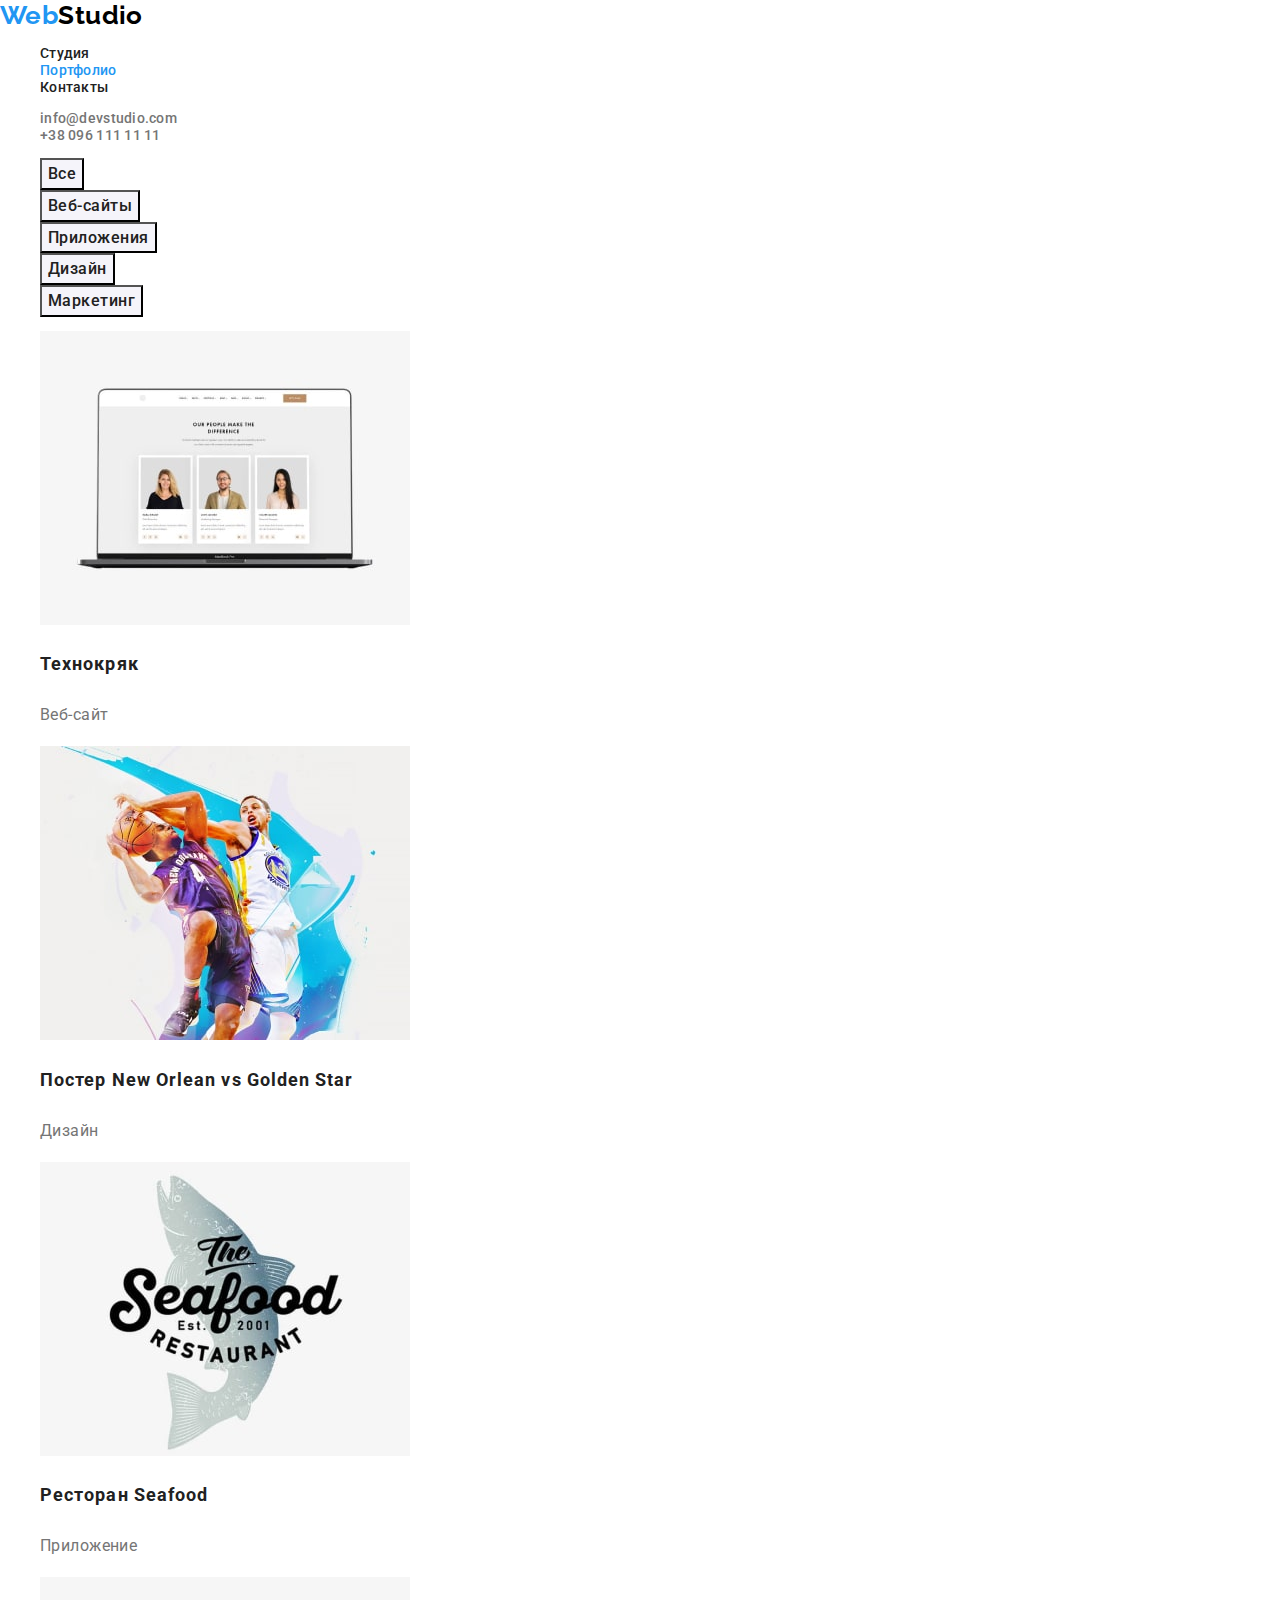
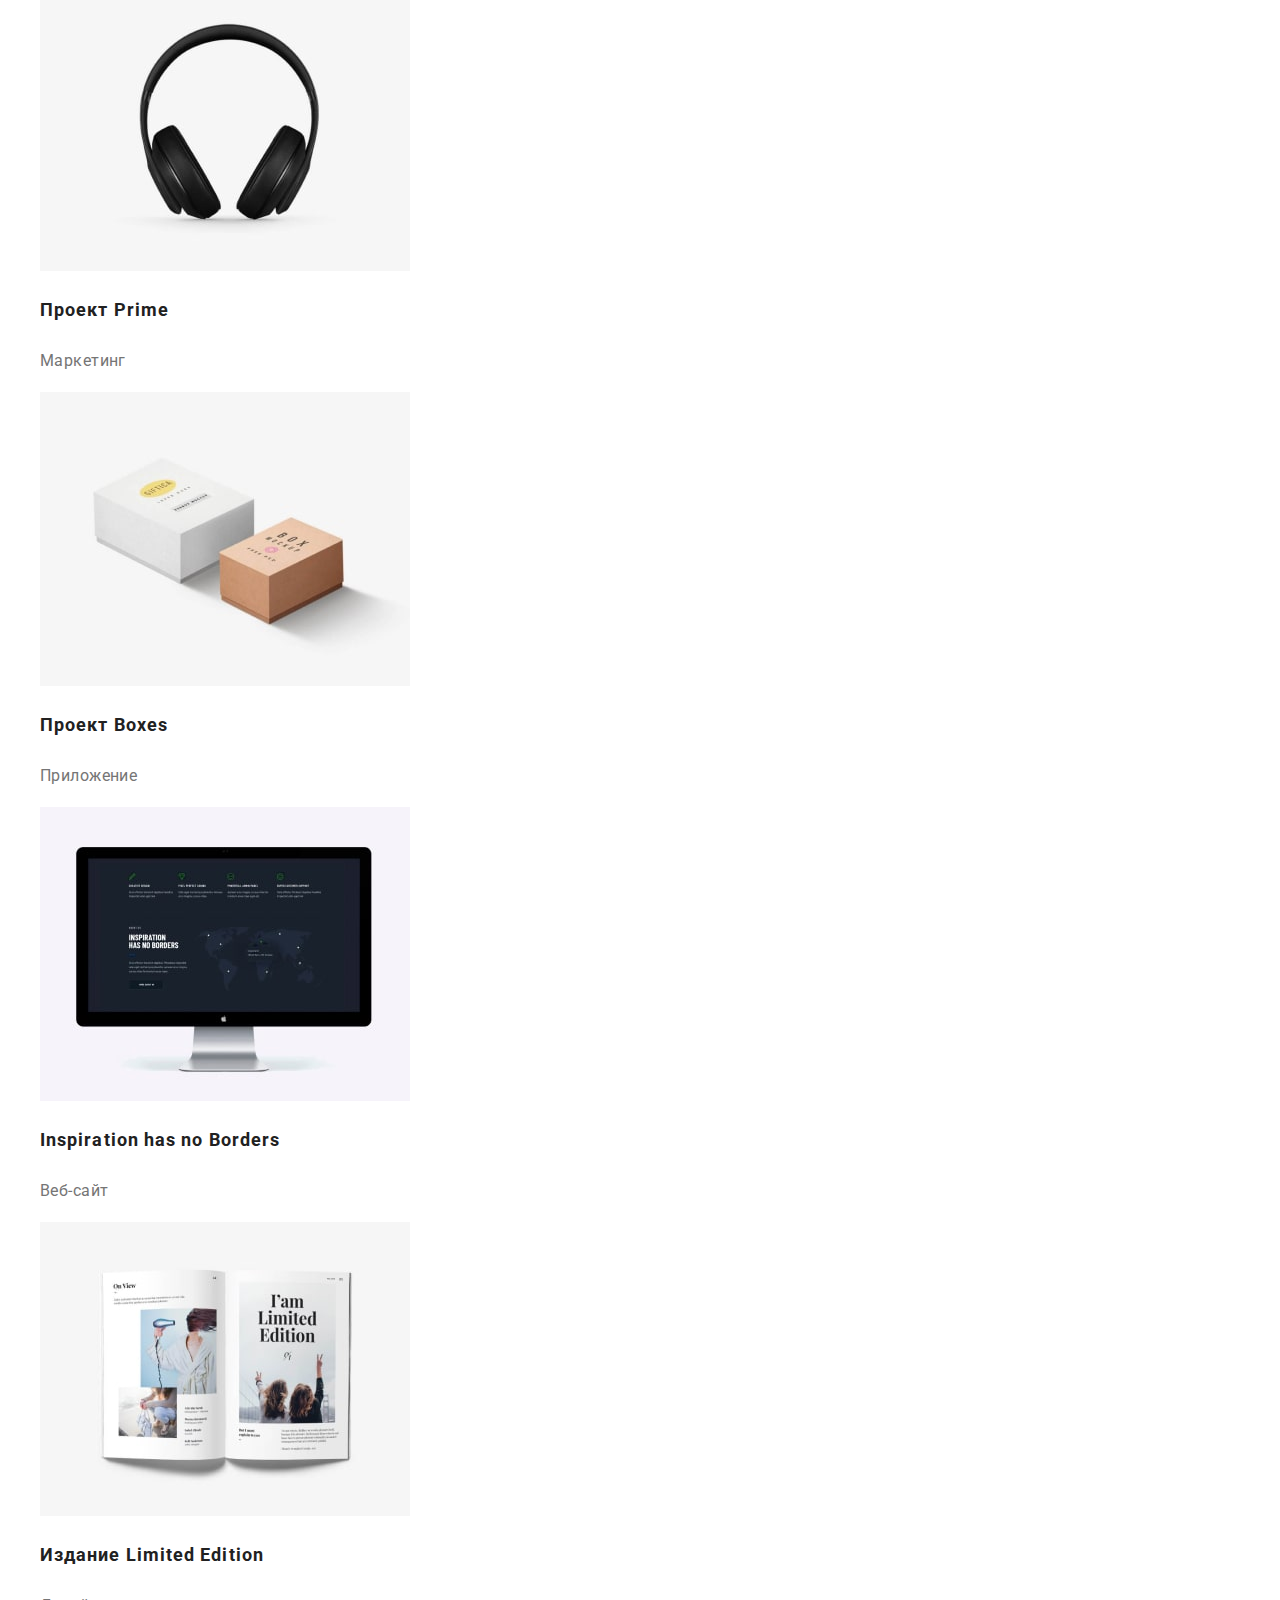
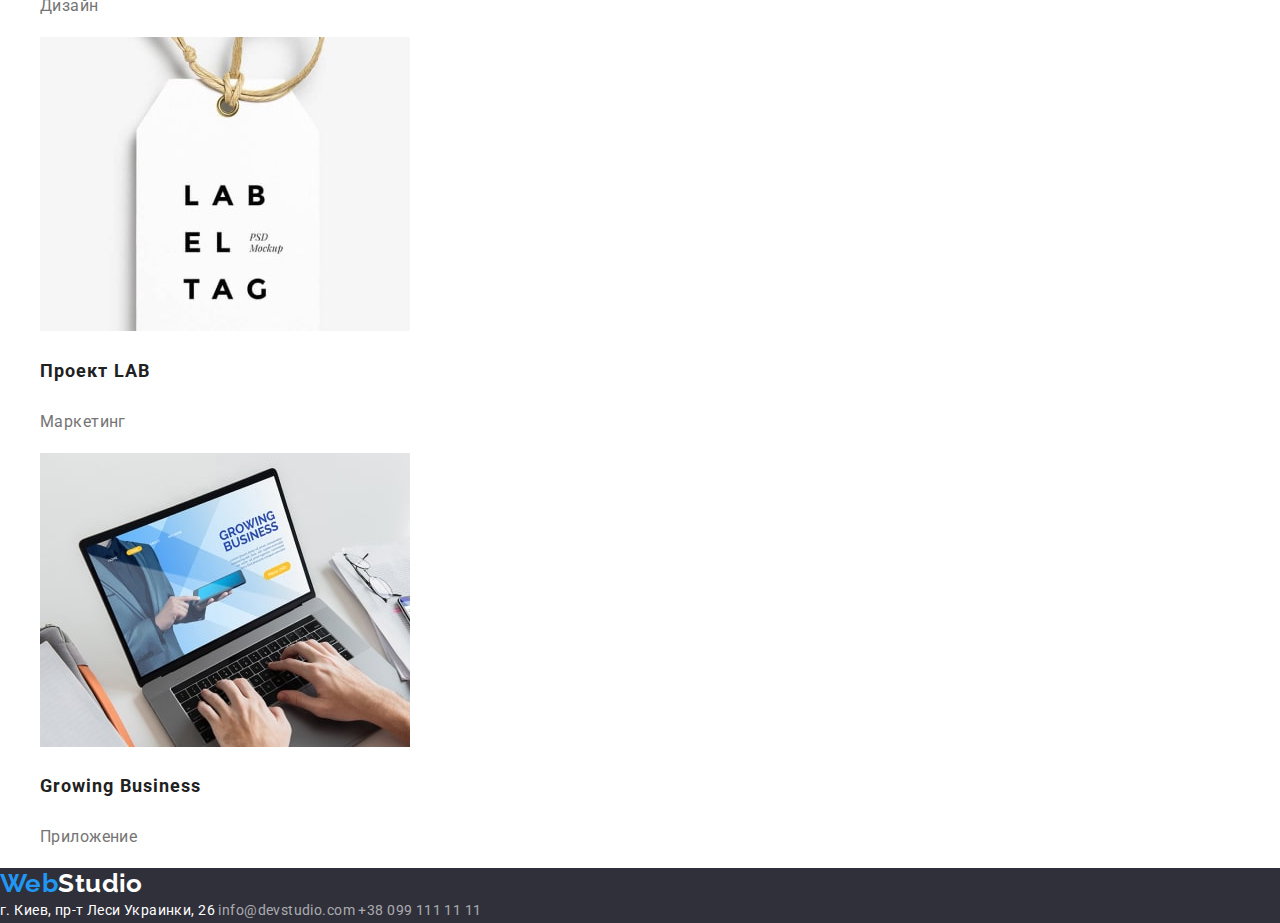
==== portfolio.html @ 30c83289 "Подключен нормалайз и скопированы файлы с дз2" ====
<!DOCTYPE html>
<html lang="ru">
	<head>
		<meta charset="UTF-8" />
		<meta http-equiv="X-UA-Compatible" content="IE=edge" />
		<meta name="viewport" content="width=, initial-scale=1.0" />
		<title>Document</title>
		<link rel="preconnect" href="https://fonts.googleapis.com" />
		<link rel="preconnect" href="https://fonts.gstatic.com" crossorigin />
		<link
			href="https://fonts.googleapis.com/css2?family=Raleway:wght@700&family=Roboto:wght@400;500;700;900&display=swap"
			rel="stylesheet"
		/>
		<link
			rel="stylesheet"
			href="https://cdnjs.cloudflare.com/ajax/libs/modern-normalize/1.1.0/modern-normalize.min.css"
		/>
		<link rel="stylesheet" href="./css/styles.css" />
	</head>
	<body>
		<header class="header">
			<!-- prettier-ignore -->
			<a href="./index.html" class="logo">Web<span class="logo-black">Studio</span></a>
			<nav>
				<ul class="nav list">
					<li><a href="./index.html" class="link">Студия</a></li>
					<li><a href="./portfolio.html" class="link current">Портфолио</a></li>
					<li><a href="" class="link">Контакты</a></li>
				</ul>
			</nav>
			<ul class="auth list">
				<li><a href="mailto:info@devstudio.com" class="link">info@devstudio.com</a></li>
				<li><a href="tel:+380961111111" class="link">+38 096 111 11 11</a></li>
			</ul>
		</header>
		<main class="main">
			<section>
				<h1 class="portfolio visually-hidden">Портфолио</h1>
				<!-- скрытый заголовок -->
				<ul class="filter list">
					<li><button type="button" class="button">Все</button></li>
					<li><button type="button" class="button">Веб-сайты</button></li>
					<li><button type="button" class="button">Приложения</button></li>
					<li><button type="button" class="button">Дизайн</button></li>
					<li><button type="button" class="button">Маркетинг</button></li>
				</ul>
				<h2 class="projects visually-hidden">проекты</h2>
				<!-- скрытый заголовок -->
				<ul class="list">
					<li>
						<a href="" class="projects-link">
							<img src="./images/img-1.jpg" alt="фото открытого ноута на мониторе веб-сайт Технокряк" />
							<h3 class="projects-title title">Технокряк</h3>
							<p class="projects-type">Веб-сайт</p>
						</a>
					</li>
					<li>
						<a href="" class="projects-link">
							<img src="./images/img-2.jpg" alt="Постер Новый Орлеан против Голден Стейт Вариорз" />
							<h3 class="projects-title title">Постер New Orlean vs Golden Star</h3>
							<p class="projects-type">Дизайн</p>
						</a>
					</li>
					<li>
						<a href="" class="projects-link">
							<img src="./images/img-3.jpg" alt="лого ресторана" />
							<h3 class="projects-title title">Ресторан Seafood</h3>
							<p class="projects-type">Приложение</p>
						</a>
					</li>
					<li>
						<a href="" class="projects-link">
							<img src="./images/img-4.jpg" alt="наушники" />
							<h3 class="projects-title title">Проект Prime</h3>
							<p class="projects-type">Маркетинг</p>
						</a>
					</li>
					<li>
						<a href="" class="projects-link">
							<img src="./images/img-5.jpg" alt="две коробки разных размеров" />
							<h3 class="projects-title title">Проект Boxes</h3>
							<p class="projects-type">Приложение</p>
						</a>
					</li>
					<li>
						<a href="" class="projects-link">
							<img src="./images/img-6.jpg" alt="монитор с изображением веб-сайта" />
							<h3 class="projects-title title">Inspiration has no Borders</h3>
							<p class="projects-type">Веб-сайт</p>
						</a>
					</li>
					<li>
						<a href="" class="projects-link">
							<img src="./images/img-7.jpg" alt="открытая книга-журнал с фото и текстом внутри" />
							<h3 class="projects-title title">Издание Limited Edition</h3>
							<p class="projects-type">Дизайн</p>
						</a>
					</li>
					<li>
						<a href="" class="projects-link">
							<img src="./images/img-8.jpg" alt="лэйба на веревочке с надписью" />
							<h3 class="projects-title title">Проект LAB</h3>
							<p class="projects-type">Маркетинг</p>
						</a>
					</li>
					<li>
						<a href="" class="projects-link">
							<img src="./images/img-9.jpg" alt="печатающие руки за открытым ноутом" />
							<h3 class="projects-title title">Growing Business</h3>
							<p class="projects-type">Приложение</p>
						</a>
					</li>
				</ul>
			</section>
		</main>
		<footer class="footer">
			<!-- prettier-ignore -->
			<a href="./index.html" class="logo">Web<span class="logo-white">Studio</span></a>
			<address>
				<a
					href="https://goo.gl/maps/J37NzG6z3w71KRSu6"
					target="_blank"
					rel="noopener noreferrer nofollow"
					class="address"
				>
					г. Киев, пр-т Леси Украинки, 26
				</a>
				<a href="mailto:info@example.com" class="link link-address">info@devstudio.com</a>
				<a href="tel:+380991111111" class="link link-address">+38 099 111 11 11</a>
			</address>
		</footer>
	</body>
</html>
---- css/styles.css ----
:root {
	--primary-text-color: #757575;
	--title-text-color: #212121;
	--accent-color: #2196f3;
	--second-text-color: #ffffff;
}

body {
	color: var(--primary-text-color);
	font-family: "Roboto", sans-serif;
	font-weight: 400;
	font-size: 14px;
	letter-spacing: 0.03em;
}

/* скрытые заголовки */
.visually-hidden {
	position: absolute;
	width: 1px;
	height: 1px;
	margin: -1px;
	border: 0;
	padding: 0;
	white-space: nowrap;
	clip-path: inset(100%);
	clip: rect(0 0 0 0);
	overflow: hidden;
}

/* заголовки */
.title {
	color: var(--title-text-color);
}
/* ссылки */
.link {
	text-decoration: none;
}
/* списки */
.list {
	list-style: none;
}

/* --------------------header--------------------- */
.logo {
	color: var(--accent-color);
	text-decoration: none;
	font-family: "Raleway", sans-serif;
	font-weight: 700;
	font-size: 26px;
	line-height: 1.19;
}
.logo-black {
	color: #000000;
}
.nav .link,
.auth .link {
	font-weight: 500;
	line-height: 1.14;
	letter-spacing: 0.02em;
}
.nav .link {
	color: var(--title-text-color);
}
.nav .link.current {
	color: var(--accent-color);
}
.auth .link {
	color: currentColor;
}
.link:hover,
.link:focus {
	color: var(--accent-color);
}

/* ----------------------Hero--------------------- */
.hero {
	background-color: #2f303a;
}
/* ПОСТАВИЛ ДЛЯ ВИДИМОСТИ ТЕКСТА */

.hero .title {
	color: var(--second-text-color);
	text-transform: uppercase;
	font-weight: 900;
	font-size: 44px;
	line-height: 1.36;
	text-align: center;
	letter-spacing: 0.06em;
}
/* button */

.hero-button {
	color: var(--second-text-color);
	background-color: var(--accent-color);
	cursor: pointer;
	font-family: inherit;
	font-weight: 700;
	font-size: 16px;
	line-height: 1.88;
	letter-spacing: 0.06em;
}
.hero-button:hover,
.hero-button:focus {
	background-color: #188ce8;
}

/* --------------------особенности------------------ */
.features .title {
	font-size: 14px;
	line-height: 1.14;
	text-transform: uppercase;
}
.features-text {
	font-size: 14px;
	line-height: 1.71;
}

/* --------------Чем мы занимаемся------------- */
.work > .title,
.team > .title {
	font-size: 36px;
	line-height: 1.17;
	text-align: center;
}
/* --------НАША КОМАНДА-------- */
/* .team {
	background-color: #f5f4fa;
} */
.name {
	font-weight: 500;
	font-size: 16px;
	line-height: 1.19;
}
.profession {
	font-size: 16px;
	line-height: 1.19;
}

/* ----------------------footer-------------------- */
.footer {
	background-color: #2f303a;
}
/* ПОСТАВИЛ ДЛЯ ВИДИМОСТИ ТЕКСТА */
.logo-white {
	color: var(--second-text-color);
}
.address {
	color: var(--second-text-color);
	font-style: normal;
	text-decoration: none;
	font-size: 14px;
	line-height: 1.71;
}
.link-address {
	color: rgba(255, 255, 255, 0.6);
	font-style: normal;
	font-size: 14px;
	line-height: 1.71;
}

/* -----------------PORTFOLIO---------------*/
.button {
	background-color: #f5f4fa;
	color: var(--title-text-color);
	cursor: pointer;
	font-family: inherit;
	font-weight: 500;
	font-size: 16px;
	line-height: 1.62;
	text-align: center;
	letter-spacing: 0.03em;
}
.button:hover,
.button:focus {
	background-color: var(--accent-color);
	color: var(--second-text-color);
}
.projects-title {
	font-size: 18px;
	line-height: 2;
	letter-spacing: 0.06em;
}
.projects-link {
	color: currentColor;
	text-decoration: none;
}
.projects-type {
	font-size: 16px;
	line-height: 1.88;
}
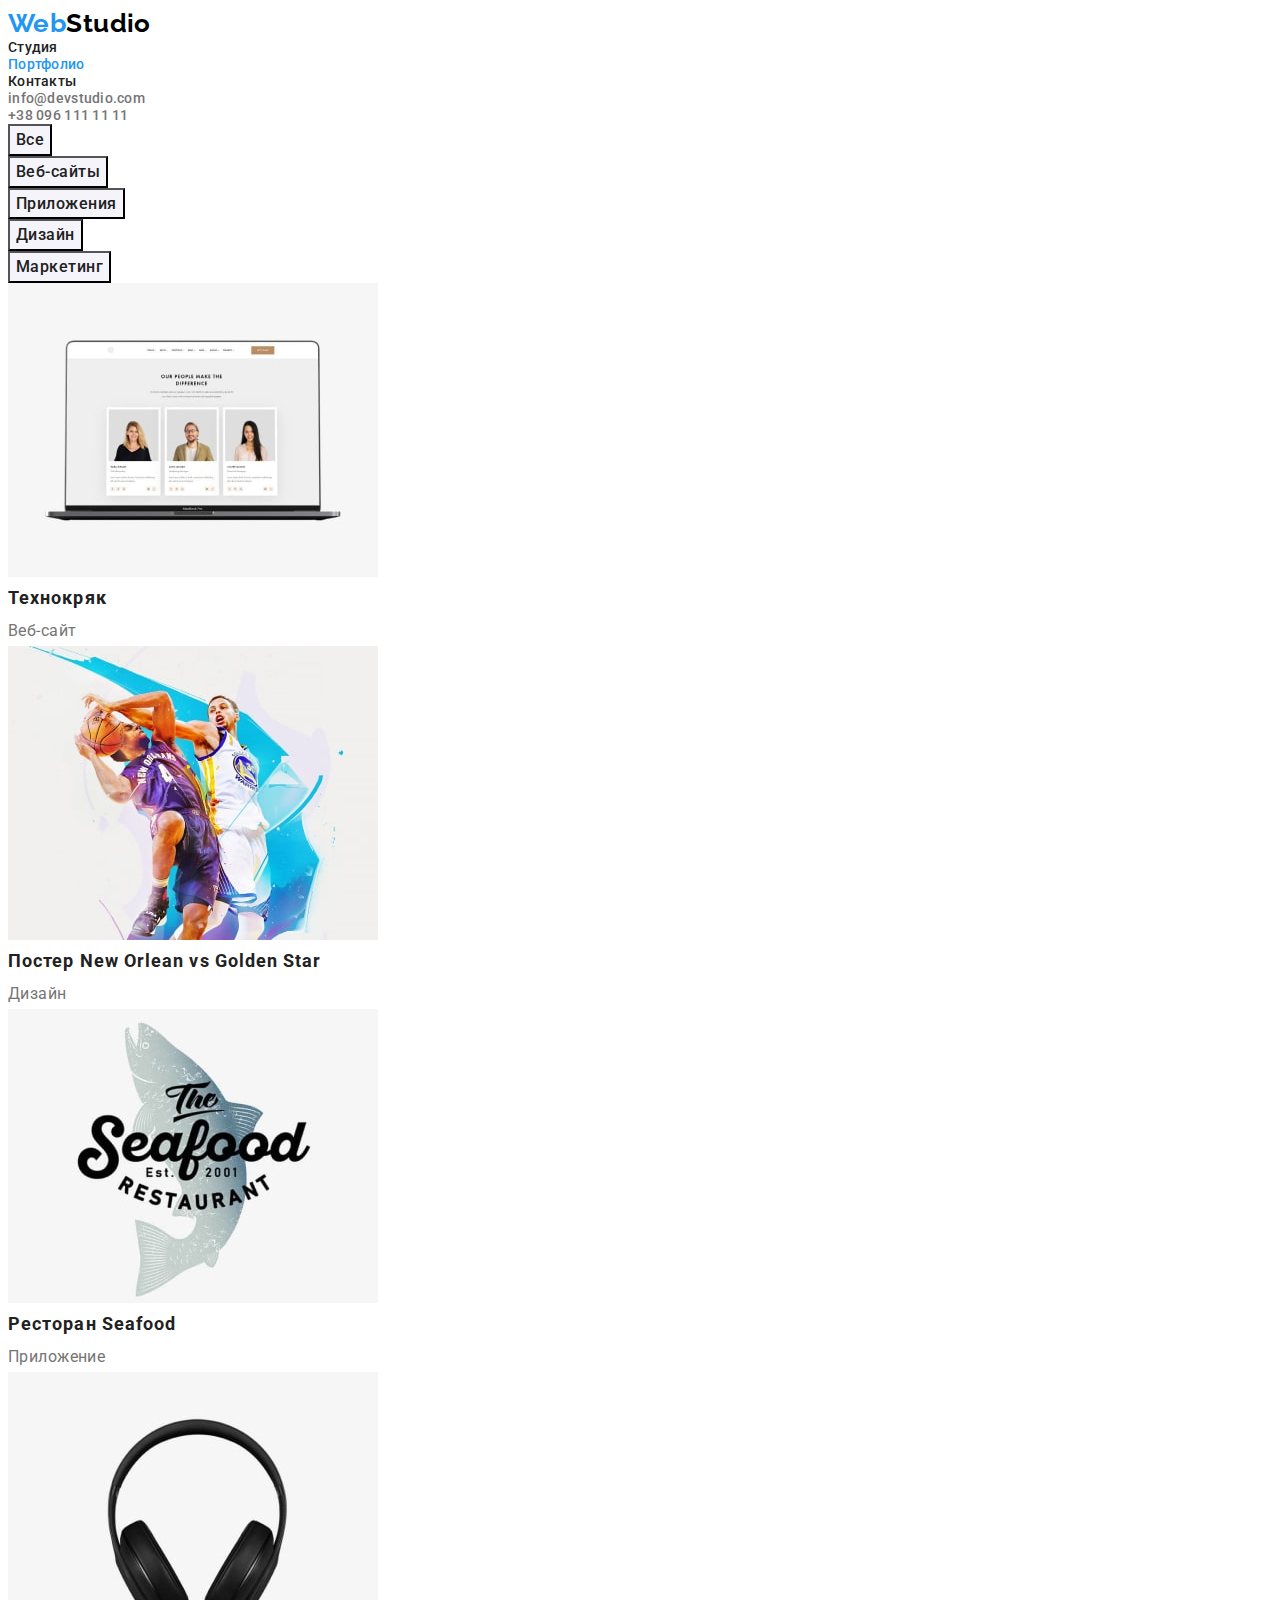
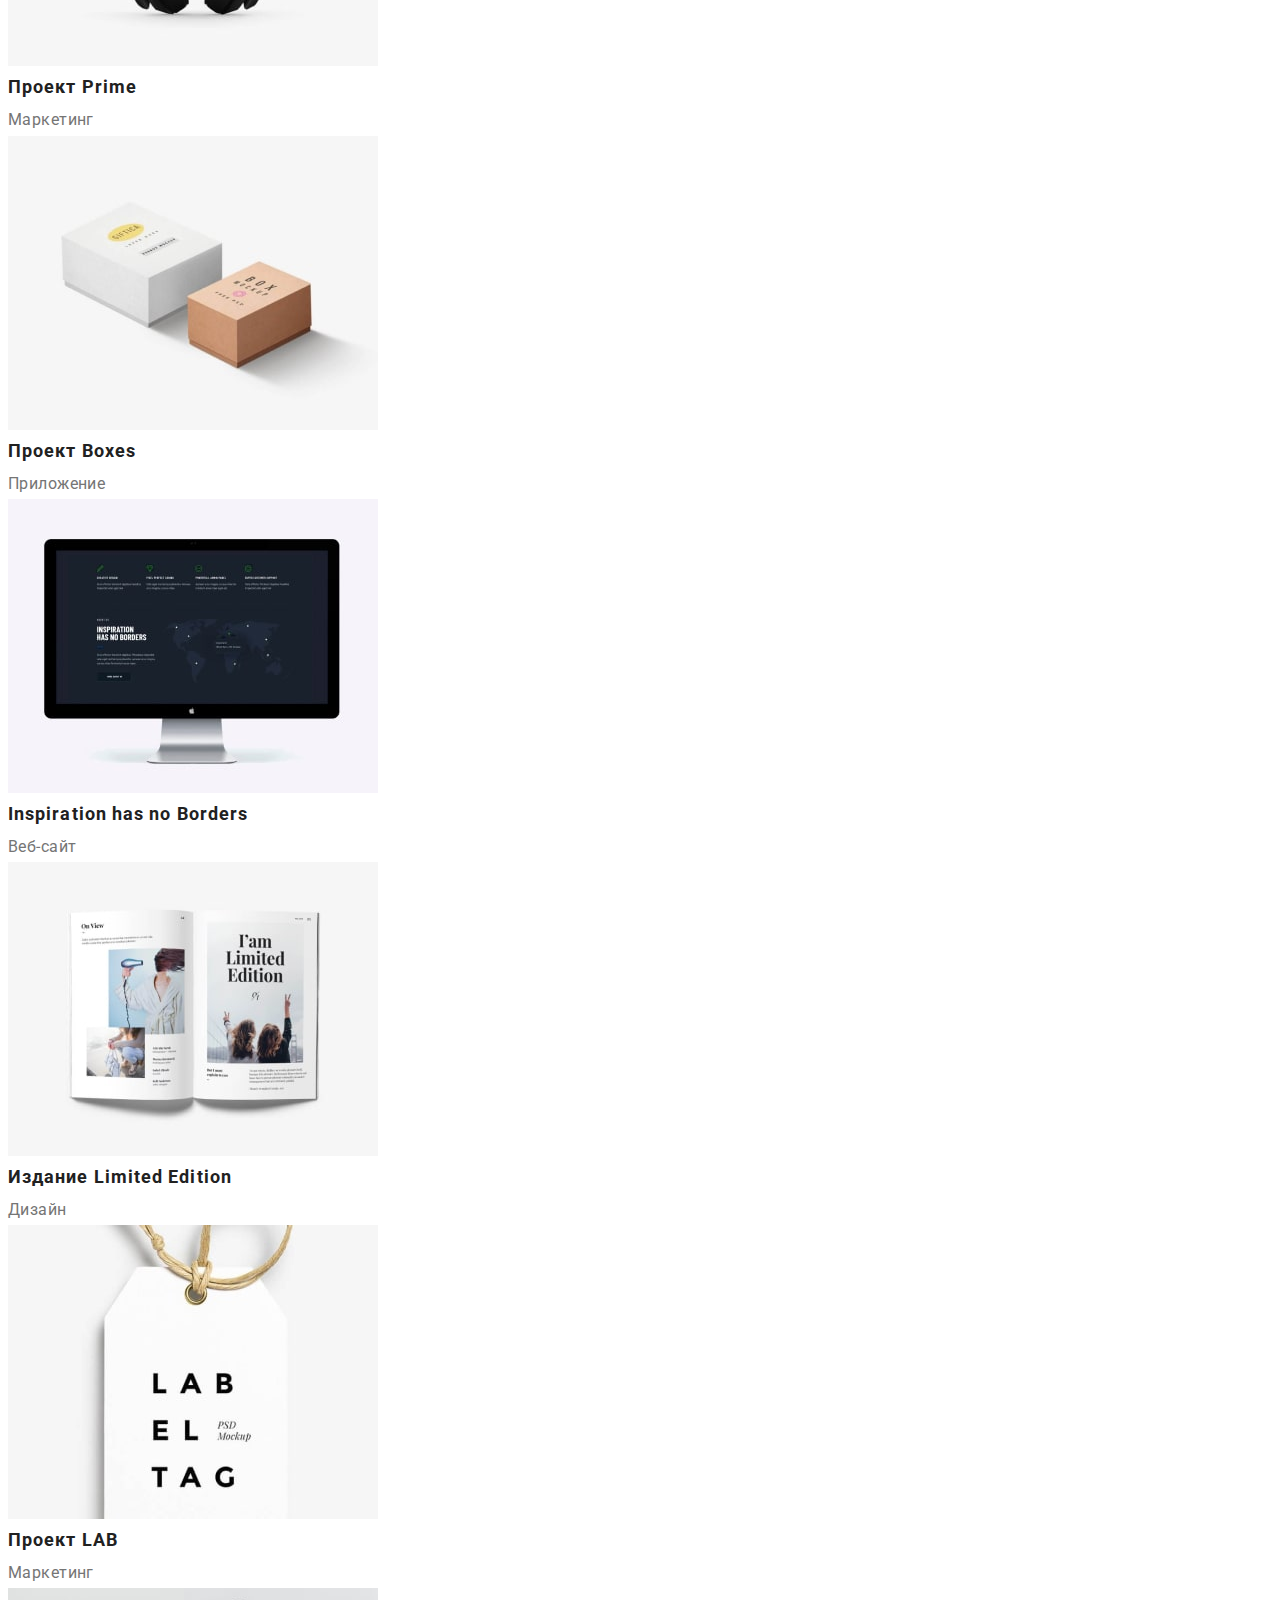
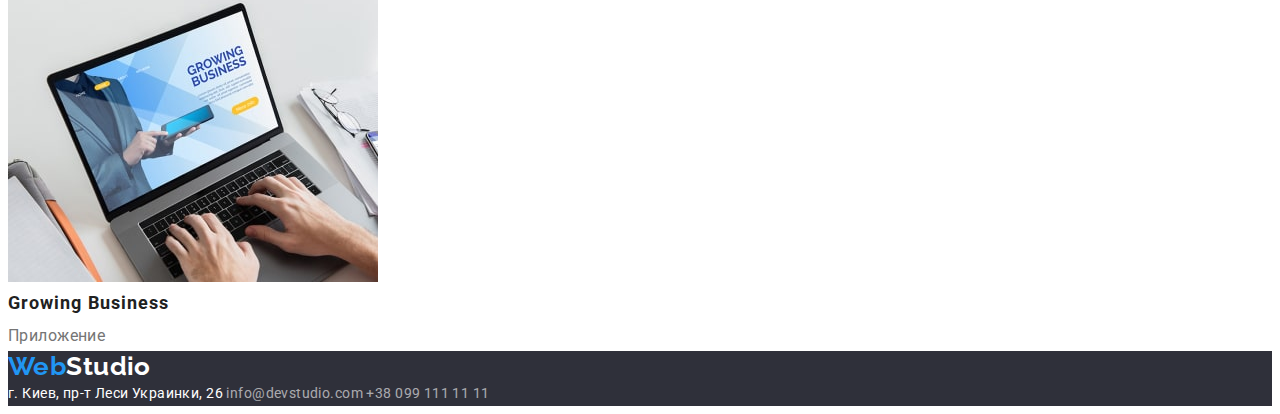
==== commit b78810c1: "Начало. Резет. Блок контейнер" ====
--- a/portfolio.html
+++ b/portfolio.html
@@ -14,6 +14,9 @@
 		<link
 			rel="stylesheet"
 			href="https://cdnjs.cloudflare.com/ajax/libs/modern-normalize/1.1.0/modern-normalize.min.css"
+			integrity="sha512-wpPYUAdjBVSE4KJnH1VR1HeZfpl1ub8YT/NKx4PuQ5NmX2tKuGu6U/JRp5y+Y8XG2tV+wKQpNHVUX03MfMFn9Q=="
+			crossorigin="anonymous"
+			referrerpolicy="no-referrer"
 		/>
 		<link rel="stylesheet" href="./css/styles.css" />
 	</head>
--- a/css/styles.css
+++ b/css/styles.css
@@ -11,6 +11,29 @@
 	font-weight: 400;
 	font-size: 14px;
 	letter-spacing: 0.03em;
+}
+
+p,
+h1,
+h2,
+h3,
+h4,
+h5,
+h6 {
+	margin: 0;
+}
+ul {
+	margin: 0;
+	padding-left: 0;
+}
+
+.container {
+	width: 100%;
+	max-width: 1200px;
+	margin: 0 auto;
+	padding-left: 15px;
+	padding-right: 15px;
+	outline: tomato solid;
 }
 
 /* скрытые заголовки */
@@ -75,6 +98,7 @@
 /* ----------------------Hero--------------------- */
 .hero {
 	background-color: #2f303a;
+	text-align: center;
 }
 /* ПОСТАВИЛ ДЛЯ ВИДИМОСТИ ТЕКСТА */
 
@@ -84,8 +108,10 @@
 	font-weight: 900;
 	font-size: 44px;
 	line-height: 1.36;
-	text-align: center;
 	letter-spacing: 0.06em;
+	/* margin-top: 0; */
+	margin-bottom: 30px;
+	/* max-width: 696px; */
 }
 /* button */
 
@@ -98,6 +124,10 @@
 	font-size: 16px;
 	line-height: 1.88;
 	letter-spacing: 0.06em;
+	border-radius: 4px;
+	padding: 10px 32px;
+	min-width: 200px;
+	border: none;
 }
 .hero-button:hover,
 .hero-button:focus {
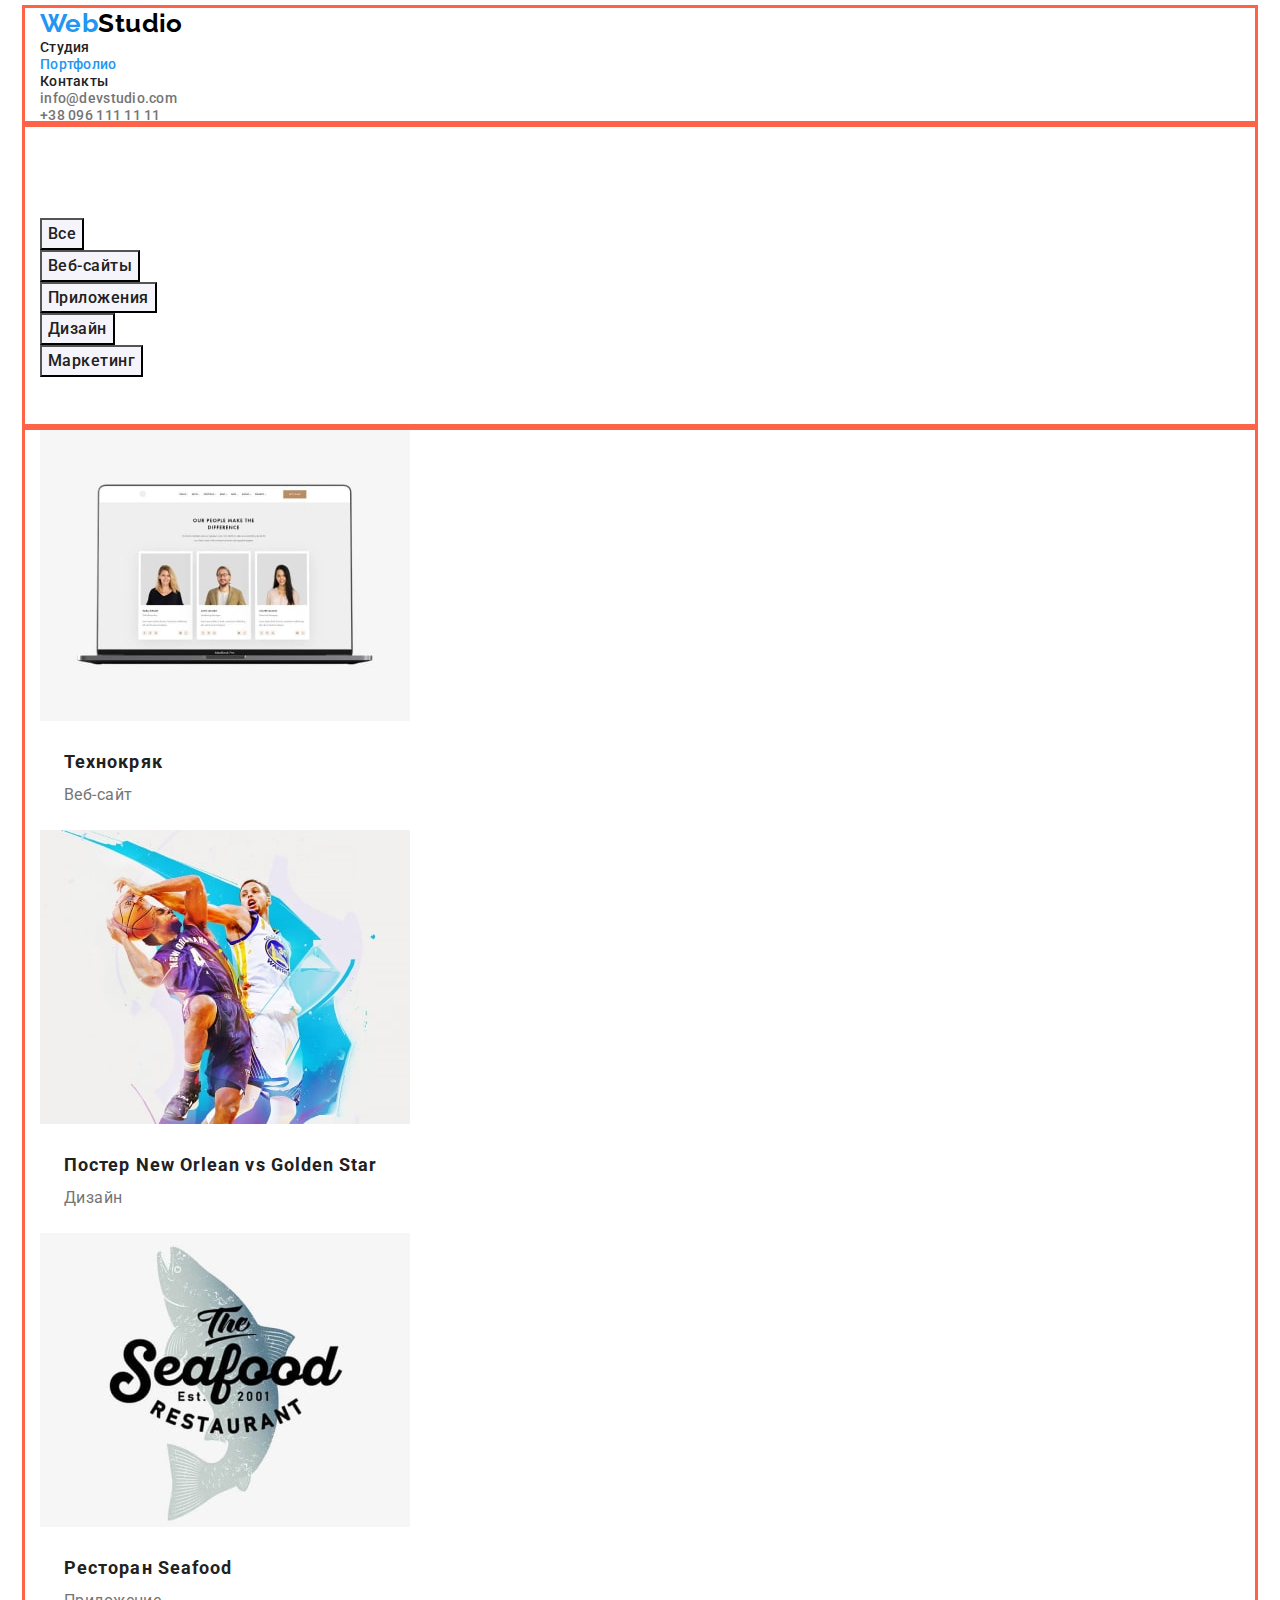
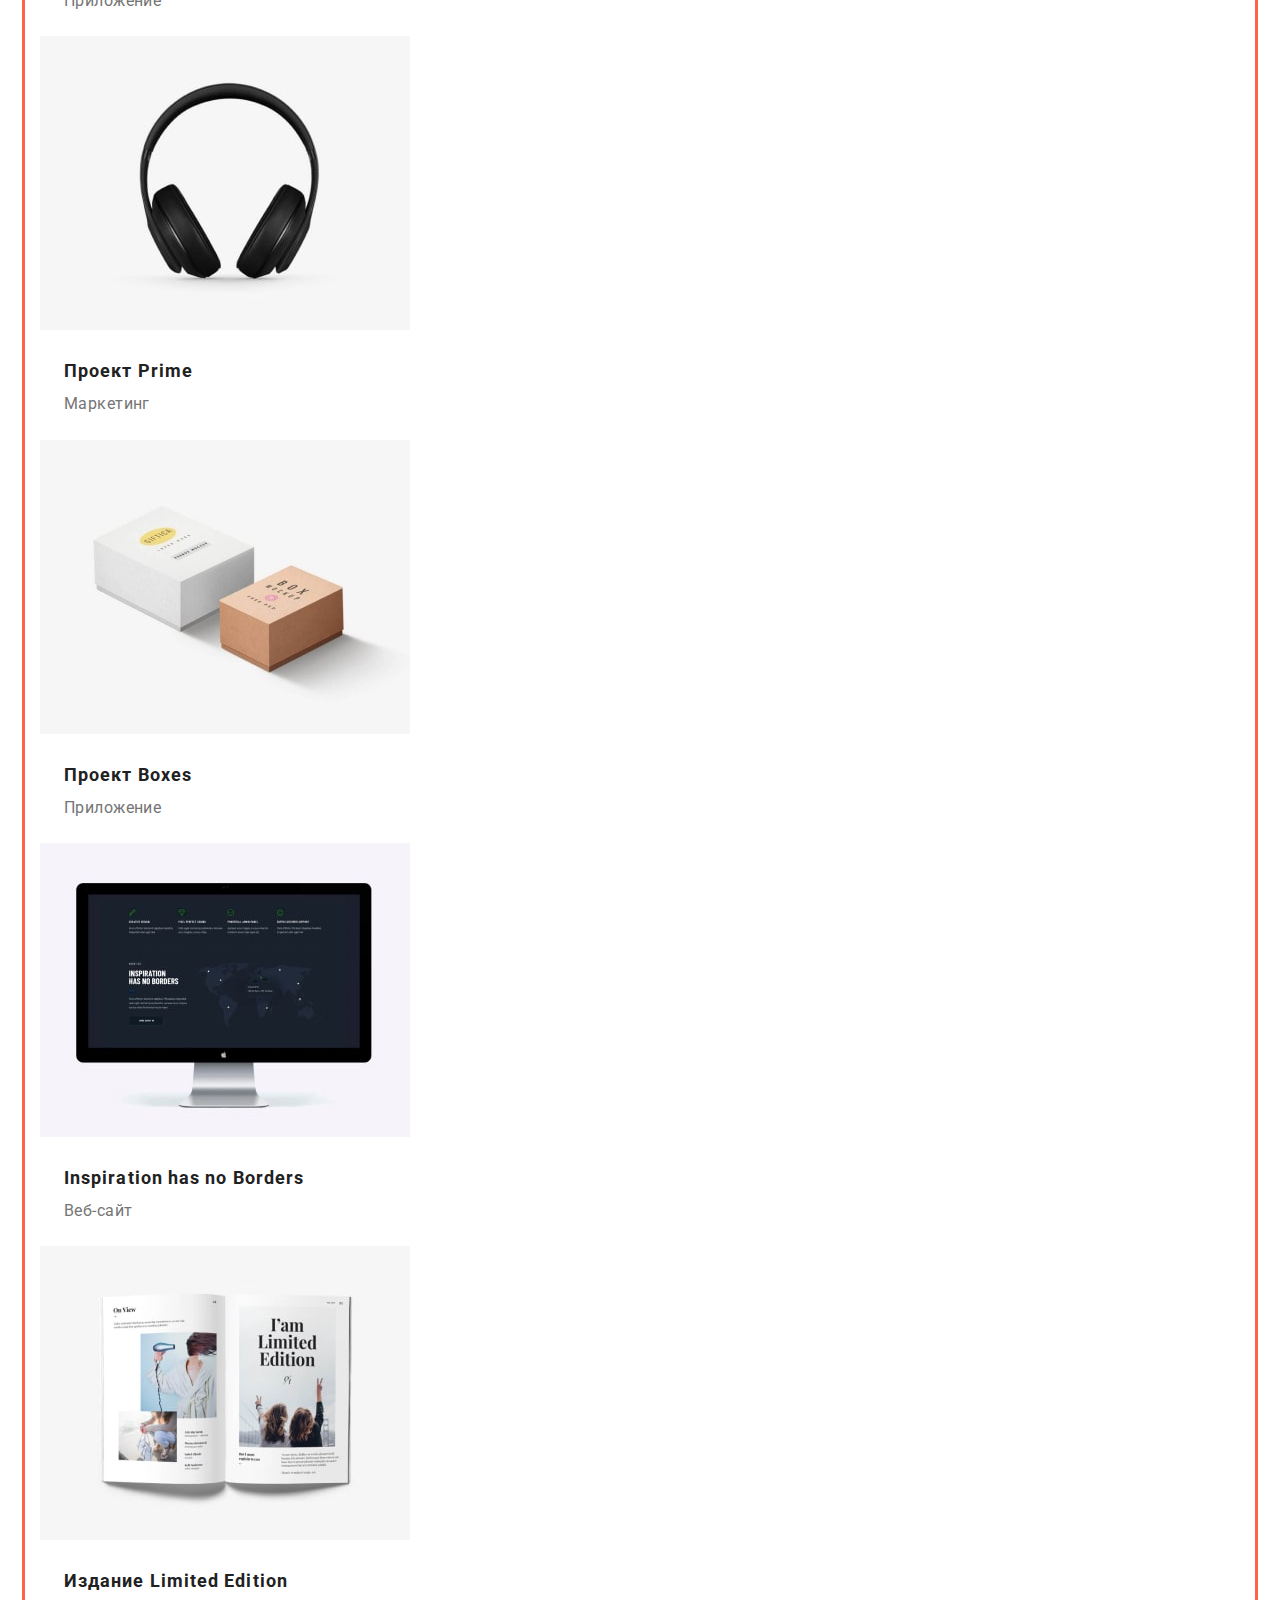
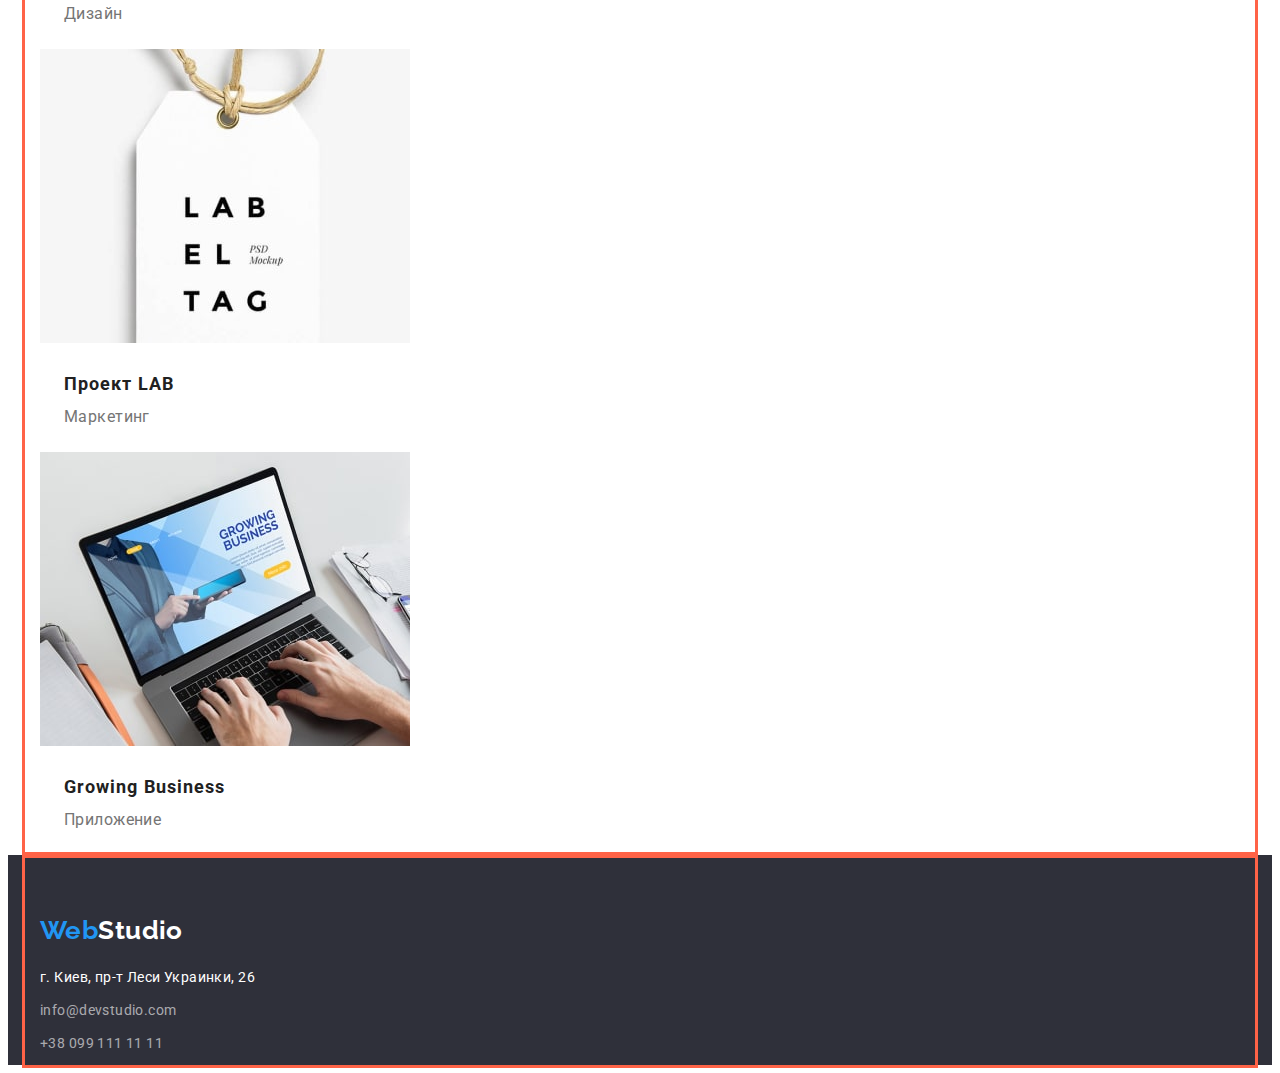
==== commit ef9f0ad8: "Жесть!!!" ====
--- a/portfolio.html
+++ b/portfolio.html
@@ -22,115 +22,144 @@
 	</head>
 	<body>
 		<header class="header">
-			<!-- prettier-ignore -->
-			<a href="./index.html" class="logo">Web<span class="logo-black">Studio</span></a>
-			<nav>
-				<ul class="nav list">
-					<li><a href="./index.html" class="link">Студия</a></li>
-					<li><a href="./portfolio.html" class="link current">Портфолио</a></li>
-					<li><a href="" class="link">Контакты</a></li>
+			<div class="container">
+				<!-- prettier-ignore -->
+				<a href="./index.html" class="logo">Web<span class="logo-black">Studio</span></a>
+				<nav>
+					<ul class="nav list">
+						<li><a href="./index.html" class="link">Студия</a></li>
+						<li><a href="./portfolio.html" class="link current">Портфолио</a></li>
+						<li><a href="" class="link">Контакты</a></li>
+					</ul>
+				</nav>
+				<ul class="auth list">
+					<li><a href="mailto:info@devstudio.com" class="link">info@devstudio.com</a></li>
+					<li><a href="tel:+380961111111" class="link">+38 096 111 11 11</a></li>
 				</ul>
-			</nav>
-			<ul class="auth list">
-				<li><a href="mailto:info@devstudio.com" class="link">info@devstudio.com</a></li>
-				<li><a href="tel:+380961111111" class="link">+38 096 111 11 11</a></li>
-			</ul>
+			</div>
 		</header>
 		<main class="main">
 			<section>
 				<h1 class="portfolio visually-hidden">Портфолио</h1>
 				<!-- скрытый заголовок -->
-				<ul class="filter list">
-					<li><button type="button" class="button">Все</button></li>
-					<li><button type="button" class="button">Веб-сайты</button></li>
-					<li><button type="button" class="button">Приложения</button></li>
-					<li><button type="button" class="button">Дизайн</button></li>
-					<li><button type="button" class="button">Маркетинг</button></li>
-				</ul>
+				<div class="container">
+					<ul class="filter list">
+						<li><button type="button" class="button">Все</button></li>
+						<li><button type="button" class="button">Веб-сайты</button></li>
+						<li><button type="button" class="button">Приложения</button></li>
+						<li><button type="button" class="button">Дизайн</button></li>
+						<li><button type="button" class="button">Маркетинг</button></li>
+					</ul>
+				</div>
 				<h2 class="projects visually-hidden">проекты</h2>
 				<!-- скрытый заголовок -->
-				<ul class="list">
-					<li>
-						<a href="" class="projects-link">
-							<img src="./images/img-1.jpg" alt="фото открытого ноута на мониторе веб-сайт Технокряк" />
-							<h3 class="projects-title title">Технокряк</h3>
-							<p class="projects-type">Веб-сайт</p>
-						</a>
-					</li>
-					<li>
-						<a href="" class="projects-link">
-							<img src="./images/img-2.jpg" alt="Постер Новый Орлеан против Голден Стейт Вариорз" />
-							<h3 class="projects-title title">Постер New Orlean vs Golden Star</h3>
-							<p class="projects-type">Дизайн</p>
-						</a>
-					</li>
-					<li>
-						<a href="" class="projects-link">
-							<img src="./images/img-3.jpg" alt="лого ресторана" />
-							<h3 class="projects-title title">Ресторан Seafood</h3>
-							<p class="projects-type">Приложение</p>
-						</a>
-					</li>
-					<li>
-						<a href="" class="projects-link">
-							<img src="./images/img-4.jpg" alt="наушники" />
-							<h3 class="projects-title title">Проект Prime</h3>
-							<p class="projects-type">Маркетинг</p>
-						</a>
-					</li>
-					<li>
-						<a href="" class="projects-link">
-							<img src="./images/img-5.jpg" alt="две коробки разных размеров" />
-							<h3 class="projects-title title">Проект Boxes</h3>
-							<p class="projects-type">Приложение</p>
-						</a>
-					</li>
-					<li>
-						<a href="" class="projects-link">
-							<img src="./images/img-6.jpg" alt="монитор с изображением веб-сайта" />
-							<h3 class="projects-title title">Inspiration has no Borders</h3>
-							<p class="projects-type">Веб-сайт</p>
-						</a>
-					</li>
-					<li>
-						<a href="" class="projects-link">
-							<img src="./images/img-7.jpg" alt="открытая книга-журнал с фото и текстом внутри" />
-							<h3 class="projects-title title">Издание Limited Edition</h3>
-							<p class="projects-type">Дизайн</p>
-						</a>
-					</li>
-					<li>
-						<a href="" class="projects-link">
-							<img src="./images/img-8.jpg" alt="лэйба на веревочке с надписью" />
-							<h3 class="projects-title title">Проект LAB</h3>
-							<p class="projects-type">Маркетинг</p>
-						</a>
-					</li>
-					<li>
-						<a href="" class="projects-link">
-							<img src="./images/img-9.jpg" alt="печатающие руки за открытым ноутом" />
-							<h3 class="projects-title title">Growing Business</h3>
-							<p class="projects-type">Приложение</p>
-						</a>
-					</li>
-				</ul>
+				<div class="container">
+					<ul class="list">
+						<li>
+							<a href="" class="projects-link">
+								<img
+									src="./images/img-1.jpg"
+									alt="фото открытого ноута на мониторе веб-сайт Технокряк"
+									class="filter-foto"
+								/>
+								<div class="filter-text-container">
+									<h3 class="projects-title title">Технокряк</h3>
+									<p class="projects-type">Веб-сайт</p>
+								</div>
+							</a>
+						</li>
+						<li>
+							<a href="" class="projects-link">
+								<img
+									src="./images/img-2.jpg"
+									alt="Постер Новый Орлеан против Голден Стейт Вариорз"
+									class="filter-foto"
+								/>
+								<div class="filter-text-container">
+									<h3 class="projects-title title">Постер New Orlean vs Golden Star</h3>
+									<p class="projects-type">Дизайн</p>
+								</div>
+							</a>
+						</li>
+						<li>
+							<a href="" class="projects-link">
+								<img src="./images/img-3.jpg" alt="лого ресторана" class="filter-foto" />
+								<div class="filter-text-container">
+									<h3 class="projects-title title">Ресторан Seafood</h3>
+									<p class="projects-type">Приложение</p>
+								</div>
+							</a>
+						</li>
+						<li>
+							<a href="" class="projects-link">
+								<img src="./images/img-4.jpg" alt="наушники" class="filter-foto" />
+								<div class="filter-text-container">
+									<h3 class="projects-title title">Проект Prime</h3>
+									<p class="projects-type">Маркетинг</p>
+								</div>
+							</a>
+						</li>
+						<li>
+							<a href="" class="projects-link">
+								<img src="./images/img-5.jpg" alt="две коробки разных размеров" class="filter-foto" />
+								<div class="filter-text-container">
+									<h3 class="projects-title title">Проект Boxes</h3>
+									<p class="projects-type">Приложение</p>
+								</div>
+							</a>
+						</li>
+						<li>
+							<a href="" class="projects-link">
+								<img src="./images/img-6.jpg" alt="монитор с изображением веб-сайта" class="filter-foto" />
+								<div class="filter-text-container">
+									<h3 class="projects-title title">Inspiration has no Borders</h3>
+									<p class="projects-type">Веб-сайт</p>
+								</div>
+							</a>
+						</li>
+						<li>
+							<a href="" class="projects-link">
+								<img src="./images/img-7.jpg" alt="открытая книга-журнал с фото и текстом внутри" class="filter-foto" />
+								<div class="filter-text-container">
+									<h3 class="projects-title title">Издание Limited Edition</h3>
+									<p class="projects-type">Дизайн</p>
+								</div>
+							</a>
+						</li>
+						<li>
+							<a href="" class="projects-link">
+								<img src="./images/img-8.jpg" alt="лэйба на веревочке с надписью" class="filter-foto" />
+								<div class="filter-text-container">
+									<h3 class="projects-title title">Проект LAB</h3>
+									<p class="projects-type">Маркетинг</p>
+								</div>
+							</a>
+						</li>
+						<li>
+							<a href="" class="projects-link">
+								<img src="./images/img-9.jpg" alt="печатающие руки за открытым ноутом" class="filter-foto" />
+								<div class="filter-text-container">
+									<h3 class="projects-title title">Growing Business</h3>
+									<p class="projects-type">Приложение</p>
+								</div>
+							</a>
+						</li>
+					</ul>
+				</div>
 			</section>
 		</main>
 		<footer class="footer">
-			<!-- prettier-ignore -->
-			<a href="./index.html" class="logo">Web<span class="logo-white">Studio</span></a>
-			<address>
-				<a
-					href="https://goo.gl/maps/J37NzG6z3w71KRSu6"
-					target="_blank"
-					rel="noopener noreferrer nofollow"
-					class="address"
-				>
-					г. Киев, пр-т Леси Украинки, 26
-				</a>
-				<a href="mailto:info@example.com" class="link link-address">info@devstudio.com</a>
-				<a href="tel:+380991111111" class="link link-address">+38 099 111 11 11</a>
-			</address>
+			<div class="container">
+				<!-- prettier-ignore -->
+				<a href="./index.html" class="logo">Web<span class="logo-white">Studio</span></a>
+				<address>
+					<ul class="list">
+						<li><a href="https://goo.gl/maps/J37NzG6z3w71KRSu6" class="address">г. Киев, пр-т Леси Украинки, 26</a></li>
+						<li><a href="mailto:info@example.com" class="link link-address">info@devstudio.com</a></li>
+						<li><a href="tel:+380991111111" class="link link-address">+38 099 111 11 11</a></li>
+					</ul>
+				</address>
+			</div>
 		</footer>
 	</body>
 </html>
--- a/css/styles.css
+++ b/css/styles.css
@@ -63,6 +63,10 @@
 	list-style: none;
 }
 
+.features-container {
+	max-width: 270px;
+}
+
 /* --------------------header--------------------- */
 .logo {
 	color: var(--accent-color);
@@ -102,6 +106,11 @@
 }
 /* ПОСТАВИЛ ДЛЯ ВИДИМОСТИ ТЕКСТА */
 
+.hero-container {
+	padding-top: 200px;
+	padding-bottom: 200px;
+}
+
 .hero .title {
 	color: var(--second-text-color);
 	text-transform: uppercase;
@@ -109,9 +118,10 @@
 	font-size: 44px;
 	line-height: 1.36;
 	letter-spacing: 0.06em;
-	/* margin-top: 0; */
 	margin-bottom: 30px;
-	/* max-width: 696px; */
+	max-width: 696px;
+	margin-left: auto;
+	margin-right: auto;
 }
 /* button */
 
@@ -135,10 +145,14 @@
 }
 
 /* --------------------особенности------------------ */
+.features {
+	padding: 94px 215px;
+}
 .features .title {
 	font-size: 14px;
 	line-height: 1.14;
 	text-transform: uppercase;
+	margin-bottom: 10px;
 }
 .features-text {
 	font-size: 14px;
@@ -146,24 +160,47 @@
 }
 
 /* --------------Чем мы занимаемся------------- */
-.work > .title,
-.team > .title {
+.img-work {
+	margin-bottom: 94px;
+}
+.work .title {
 	font-size: 36px;
 	line-height: 1.17;
 	text-align: center;
+	margin-bottom: 50px;
 }
 /* --------НАША КОМАНДА-------- */
-/* .team {
-	background-color: #f5f4fa;
-} */
-.name {
+.team-title {
+	font-size: 36px;
+	line-height: 1.17;
+	text-align: center;
+	margin-bottom: 50px;
+	padding-top: 94px;
+}
+
+.team {
+	/* background-color: #f5f4fa; */
+	text-align: center;
+}
+.img-team {
+	margin-bottom: 30px;
+}
+.title.name {
 	font-weight: 500;
 	font-size: 16px;
 	line-height: 1.19;
+	margin-bottom: 10px;
 }
 .profession {
 	font-size: 16px;
 	line-height: 1.19;
+}
+.team-container {
+	width: 270px;
+	height: 368px;
+}
+.team-list {
+	padding-bottom: 94px;
 }
 
 /* ----------------------footer-------------------- */
@@ -172,23 +209,34 @@
 }
 /* ПОСТАВИЛ ДЛЯ ВИДИМОСТИ ТЕКСТА */
 .logo-white {
-	color: var(--second-text-color);
+	display: inline-block;
+	color: var(--second-text-color);
+	margin-bottom: 20px;
+	padding-top: 60px;
 }
 .address {
+	display: inline-block;
 	color: var(--second-text-color);
 	font-style: normal;
 	text-decoration: none;
 	font-size: 14px;
 	line-height: 1.71;
+	margin-bottom: 9px;
 }
 .link-address {
+	display: inline-block;
 	color: rgba(255, 255, 255, 0.6);
 	font-style: normal;
 	font-size: 14px;
 	line-height: 1.71;
+	margin-bottom: 9px;
 }
 
 /* -----------------PORTFOLIO---------------*/
+.filter {
+	padding-top: 94px;
+	padding-bottom: 50px;
+}
 .button {
 	background-color: #f5f4fa;
 	color: var(--title-text-color);
@@ -209,6 +257,7 @@
 	font-size: 18px;
 	line-height: 2;
 	letter-spacing: 0.06em;
+	/* margin-bottom: 4px; */
 }
 .projects-link {
 	color: currentColor;
@@ -218,3 +267,10 @@
 	font-size: 16px;
 	line-height: 1.88;
 }
+/* .filter-foto {
+	display: inline-block;
+	margin-bottom: 20px;
+} */
+.filter-text-container {
+	padding: 20px 24px;
+}
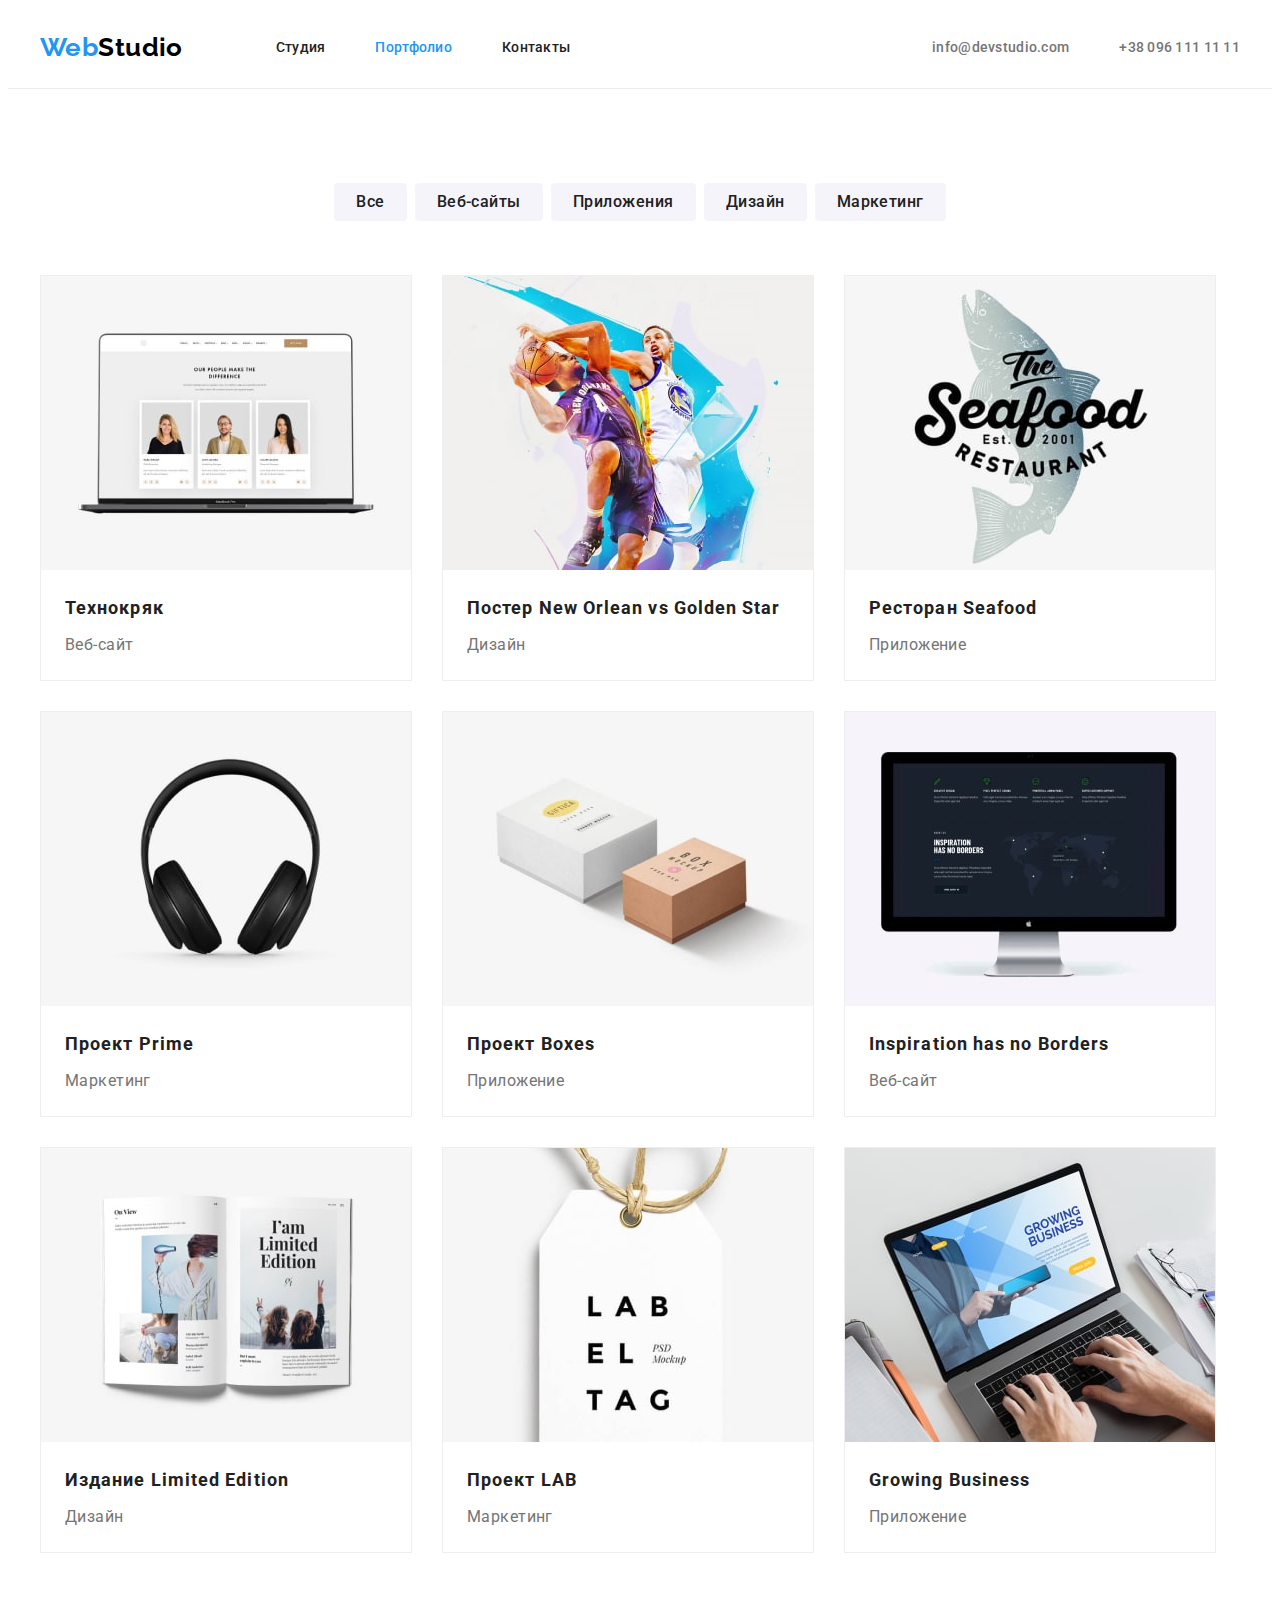
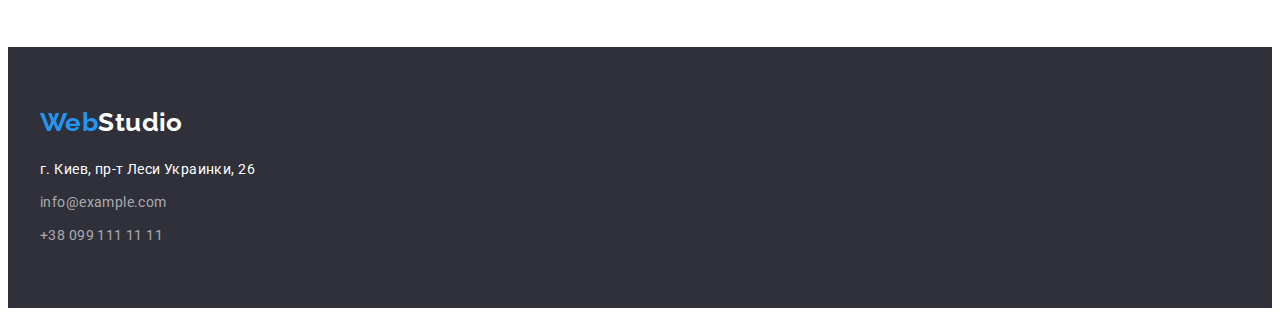
==== commit 6f1f81f3: "ДЗ3Вар1" ====
--- a/portfolio.html
+++ b/portfolio.html
@@ -24,7 +24,7 @@
 		<header class="header">
 			<div class="container">
 				<!-- prettier-ignore -->
-				<a href="./index.html" class="logo">Web<span class="logo-black">Studio</span></a>
+				<a href="./index.html" class="logo nav-logo">Web<span class="logo-black">Studio</span></a>
 				<nav>
 					<ul class="nav list">
 						<li><a href="./index.html" class="link">Студия</a></li>
@@ -42,7 +42,7 @@
 			<section>
 				<h1 class="portfolio visually-hidden">Портфолио</h1>
 				<!-- скрытый заголовок -->
-				<div class="container">
+				<div class="container portfolio-container">
 					<ul class="filter list">
 						<li><button type="button" class="button">Все</button></li>
 						<li><button type="button" class="button">Веб-сайты</button></li>
@@ -50,12 +50,10 @@
 						<li><button type="button" class="button">Дизайн</button></li>
 						<li><button type="button" class="button">Маркетинг</button></li>
 					</ul>
-				</div>
-				<h2 class="projects visually-hidden">проекты</h2>
-				<!-- скрытый заголовок -->
-				<div class="container">
-					<ul class="list">
-						<li>
+					<h2 class="projects visually-hidden">проекты</h2>
+					<!-- скрытый заголовок -->
+					<ul class="list projects-list">
+						<li class="projects-item">
 							<a href="" class="projects-link">
 								<img
 									src="./images/img-1.jpg"
@@ -68,7 +66,7 @@
 								</div>
 							</a>
 						</li>
-						<li>
+						<li class="projects-item">
 							<a href="" class="projects-link">
 								<img
 									src="./images/img-2.jpg"
@@ -81,7 +79,7 @@
 								</div>
 							</a>
 						</li>
-						<li>
+						<li class="projects-item">
 							<a href="" class="projects-link">
 								<img src="./images/img-3.jpg" alt="лого ресторана" class="filter-foto" />
 								<div class="filter-text-container">
@@ -90,7 +88,7 @@
 								</div>
 							</a>
 						</li>
-						<li>
+						<li class="projects-item">
 							<a href="" class="projects-link">
 								<img src="./images/img-4.jpg" alt="наушники" class="filter-foto" />
 								<div class="filter-text-container">
@@ -99,7 +97,7 @@
 								</div>
 							</a>
 						</li>
-						<li>
+						<li class="projects-item">
 							<a href="" class="projects-link">
 								<img src="./images/img-5.jpg" alt="две коробки разных размеров" class="filter-foto" />
 								<div class="filter-text-container">
@@ -108,7 +106,7 @@
 								</div>
 							</a>
 						</li>
-						<li>
+						<li class="projects-item">
 							<a href="" class="projects-link">
 								<img src="./images/img-6.jpg" alt="монитор с изображением веб-сайта" class="filter-foto" />
 								<div class="filter-text-container">
@@ -117,7 +115,7 @@
 								</div>
 							</a>
 						</li>
-						<li>
+						<li class="projects-item">
 							<a href="" class="projects-link">
 								<img src="./images/img-7.jpg" alt="открытая книга-журнал с фото и текстом внутри" class="filter-foto" />
 								<div class="filter-text-container">
@@ -126,7 +124,7 @@
 								</div>
 							</a>
 						</li>
-						<li>
+						<li class="projects-item">
 							<a href="" class="projects-link">
 								<img src="./images/img-8.jpg" alt="лэйба на веревочке с надписью" class="filter-foto" />
 								<div class="filter-text-container">
@@ -135,7 +133,7 @@
 								</div>
 							</a>
 						</li>
-						<li>
+						<li class="projects-item">
 							<a href="" class="projects-link">
 								<img src="./images/img-9.jpg" alt="печатающие руки за открытым ноутом" class="filter-foto" />
 								<div class="filter-text-container">
@@ -151,12 +149,12 @@
 		<footer class="footer">
 			<div class="container">
 				<!-- prettier-ignore -->
-				<a href="./index.html" class="logo">Web<span class="logo-white">Studio</span></a>
+				<a href="./index.html" class="logo footer-logo">Web<span class="logo-white">Studio</span></a>
 				<address>
-					<ul class="list">
+					<ul class="list list-address">
 						<li><a href="https://goo.gl/maps/J37NzG6z3w71KRSu6" class="address">г. Киев, пр-т Леси Украинки, 26</a></li>
-						<li><a href="mailto:info@example.com" class="link link-address">info@devstudio.com</a></li>
-						<li><a href="tel:+380991111111" class="link link-address">+38 099 111 11 11</a></li>
+						<li><a href="mailto:info@example.com" class="link link-address">info@example.com</a></li>
+						<li><a href="tel:+380991111111" class="link link-address link-tel">+38 099 111 11 11</a></li>
 					</ul>
 				</address>
 			</div>
--- a/css/styles.css
+++ b/css/styles.css
@@ -30,10 +30,15 @@
 .container {
 	width: 100%;
 	max-width: 1200px;
-	margin: 0 auto;
+	margin-left: auto;
+	margin-right: auto;
 	padding-left: 15px;
 	padding-right: 15px;
-	outline: tomato solid;
+	/* outline: tomato solid; */
+}
+.section {
+	padding-top: 94px;
+	padding-bottom: 94px;
 }
 
 /* скрытые заголовки */
@@ -62,12 +67,22 @@
 .list {
 	list-style: none;
 }
-
-.features-container {
-	max-width: 270px;
+img {
+	display: block;
+	max-width: 100%;
 }
 
 /* --------------------header--------------------- */
+.header {
+	border-bottom: 1px solid #ececec;
+	padding-top: 24px;
+	padding-bottom: 25px;
+}
+
+.header > .container {
+	display: flex;
+	align-items: center;
+}
 .logo {
 	color: var(--accent-color);
 	text-decoration: none;
@@ -76,6 +91,9 @@
 	font-size: 26px;
 	line-height: 1.19;
 }
+.nav-logo {
+	margin-right: 93px;
+}
 .logo-black {
 	color: #000000;
 }
@@ -99,12 +117,23 @@
 	color: var(--accent-color);
 }
 
+.nav.list {
+	display: flex;
+	gap: 50px;
+}
+.auth.list {
+	display: flex;
+	margin-left: auto;
+	gap: 50px;
+}
+
 /* ----------------------Hero--------------------- */
 .hero {
 	background-color: #2f303a;
 	text-align: center;
-}
-/* ПОСТАВИЛ ДЛЯ ВИДИМОСТИ ТЕКСТА */
+	padding-bottom: 0;
+	padding-top: 0;
+}
 
 .hero-container {
 	padding-top: 200px;
@@ -145,10 +174,16 @@
 }
 
 /* --------------------особенности------------------ */
-.features {
-	padding: 94px 215px;
-}
-.features .title {
+.list.features-container {
+	display: flex;
+	gap: 30px;
+}
+
+.features-page {
+	padding-bottom: 0;
+}
+
+.features-page .title {
 	font-size: 14px;
 	line-height: 1.14;
 	text-transform: uppercase;
@@ -160,62 +195,80 @@
 }
 
 /* --------------Чем мы занимаемся------------- */
-.img-work {
-	margin-bottom: 94px;
-}
+
 .work .title {
 	font-size: 36px;
 	line-height: 1.17;
 	text-align: center;
 	margin-bottom: 50px;
 }
+.work-list {
+	display: flex;
+	gap: 30px;
+}
+
 /* --------НАША КОМАНДА-------- */
 .team-title {
 	font-size: 36px;
 	line-height: 1.17;
 	text-align: center;
 	margin-bottom: 50px;
-	padding-top: 94px;
 }
 
 .team {
-	/* background-color: #f5f4fa; */
-	text-align: center;
-}
-.img-team {
-	margin-bottom: 30px;
-}
+	background-color: #f5f4fa;
+}
+
 .title.name {
 	font-weight: 500;
 	font-size: 16px;
 	line-height: 1.19;
 	margin-bottom: 10px;
+	text-align: center;
 }
 .profession {
 	font-size: 16px;
 	line-height: 1.19;
+	text-align: center;
+}
+.team-item {
+	flex-basis: calc(100% / 4);
+	height: auto;
+}
+.team-list {
+	display: flex;
+	gap: 30px;
+}
+
+.team-content {
+	padding: 30px 59px;
 }
 .team-container {
-	width: 270px;
-	height: 368px;
-}
-.team-list {
-	padding-bottom: 94px;
+	background-color: #ffffff;
+	border-radius: 0px 0px 4px 4px;
+	box-shadow: 0px 1px 3px rgba(0, 0, 0, 0.12), 0px 1px 1px rgba(0, 0, 0, 0.14), 0px 2px 1px rgba(0, 0, 0, 0.2);
+}
+.team-container:hover,
+.team-container:focus {
+	box-shadow: 0px 4px 4px rgba(0, 0, 0, 0.25);
 }
 
 /* ----------------------footer-------------------- */
 .footer {
 	background-color: #2f303a;
-}
-/* ПОСТАВИЛ ДЛЯ ВИДИМОСТИ ТЕКСТА */
+	padding-top: 60px;
+}
+
+.footer-logo {
+	margin-bottom: 20px;
+	display: block;
+}
+
 .logo-white {
-	display: inline-block;
-	color: var(--second-text-color);
-	margin-bottom: 20px;
-	padding-top: 60px;
+	color: var(--second-text-color);
 }
 .address {
-	display: inline-block;
+	display: block;
 	color: var(--second-text-color);
 	font-style: normal;
 	text-decoration: none;
@@ -223,6 +276,11 @@
 	line-height: 1.71;
 	margin-bottom: 9px;
 }
+
+.list-address {
+	padding-bottom: 60px;
+}
+
 .link-address {
 	display: inline-block;
 	color: rgba(255, 255, 255, 0.6);
@@ -231,11 +289,16 @@
 	line-height: 1.71;
 	margin-bottom: 9px;
 }
+.link-tel {
+	margin: 0;
+}
 
 /* -----------------PORTFOLIO---------------*/
 .filter {
-	padding-top: 94px;
-	padding-bottom: 50px;
+	padding-bottom: 54px;
+	display: flex;
+	justify-content: center;
+	gap: 8px;
 }
 .button {
 	background-color: #f5f4fa;
@@ -247,6 +310,9 @@
 	line-height: 1.62;
 	text-align: center;
 	letter-spacing: 0.03em;
+	border-radius: 4px;
+	border: transparent;
+	padding: 6px 22px;
 }
 .button:hover,
 .button:focus {
@@ -257,7 +323,7 @@
 	font-size: 18px;
 	line-height: 2;
 	letter-spacing: 0.06em;
-	/* margin-bottom: 4px; */
+	margin-bottom: 4px;
 }
 .projects-link {
 	color: currentColor;
@@ -267,10 +333,22 @@
 	font-size: 16px;
 	line-height: 1.88;
 }
-/* .filter-foto {
-	display: inline-block;
-	margin-bottom: 20px;
-} */
+
 .filter-text-container {
 	padding: 20px 24px;
 }
+.projects-list {
+	display: flex;
+	gap: 30px;
+	flex-wrap: wrap;
+}
+.projects-item {
+	flex-basis: calc(100% / 3);
+	max-width: 370px;
+	max-height: 404px;
+	border: 1px solid #eeeeee;
+}
+.portfolio-container {
+	padding-top: 94px;
+	padding-bottom: 94px;
+}
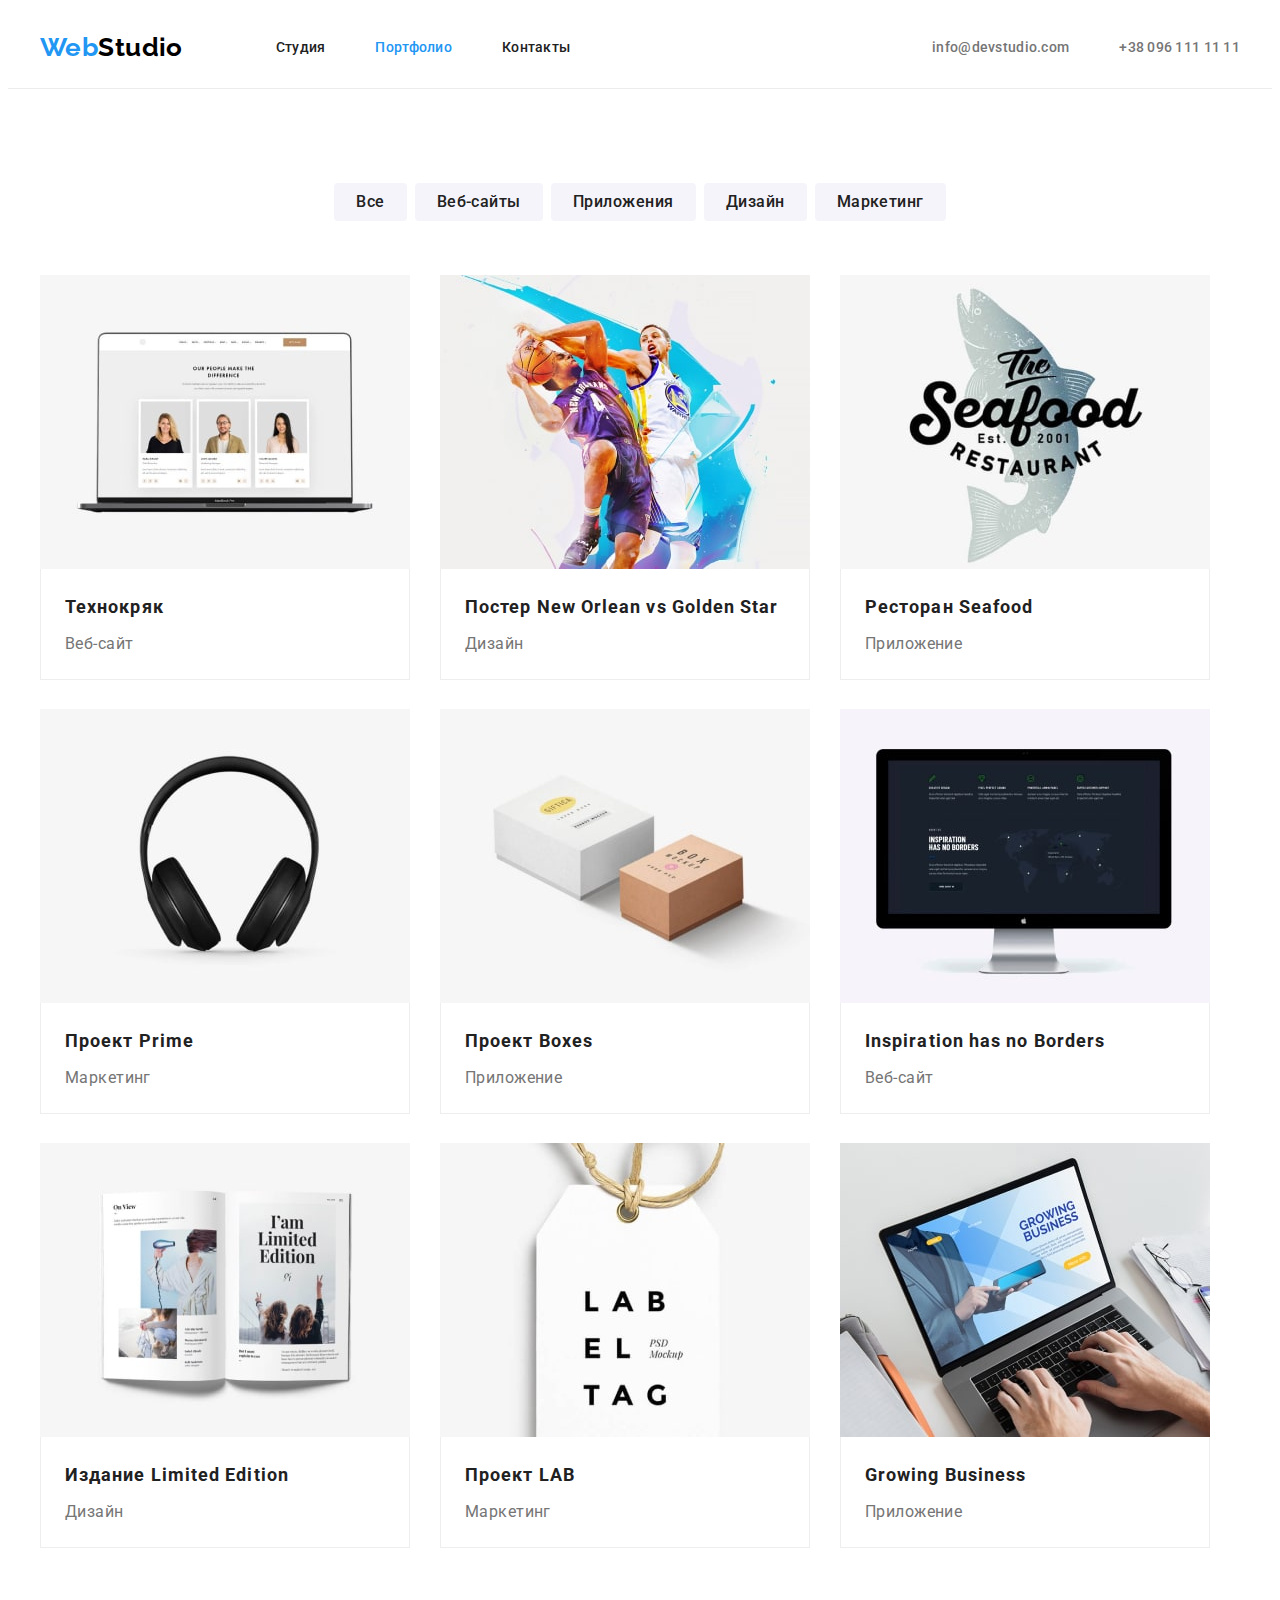
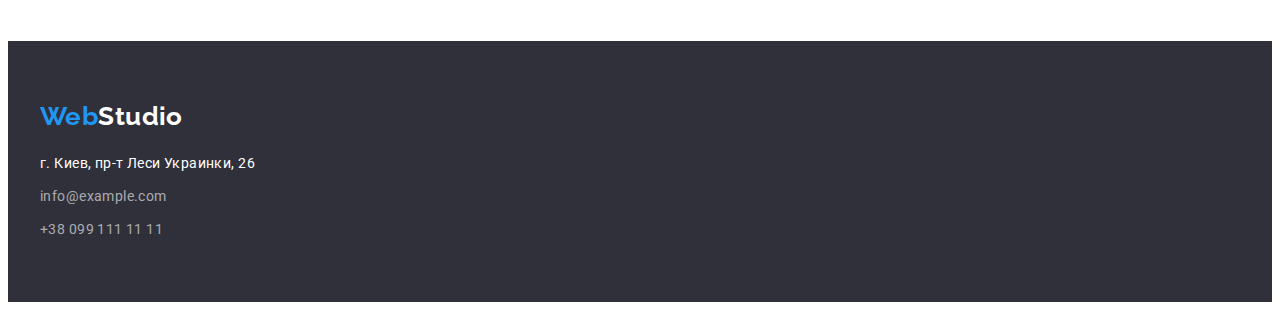
==== commit 639f66b1: "ДЗ3Вар1.2" ====
--- a/portfolio.html
+++ b/portfolio.html
@@ -39,7 +39,7 @@
 			</div>
 		</header>
 		<main class="main">
-			<section>
+			<section class="section">
 				<h1 class="portfolio visually-hidden">Портфолио</h1>
 				<!-- скрытый заголовок -->
 				<div class="container portfolio-container">
--- a/css/styles.css
+++ b/css/styles.css
@@ -336,6 +336,9 @@
 
 .filter-text-container {
 	padding: 20px 24px;
+	border-bottom: 1px solid #eeeeee;
+	border-right: 1px solid #eeeeee;
+	border-left: 1px solid #eeeeee;
 }
 .projects-list {
 	display: flex;
@@ -346,9 +349,5 @@
 	flex-basis: calc(100% / 3);
 	max-width: 370px;
 	max-height: 404px;
-	border: 1px solid #eeeeee;
-}
-.portfolio-container {
-	padding-top: 94px;
-	padding-bottom: 94px;
-}
+}
+
